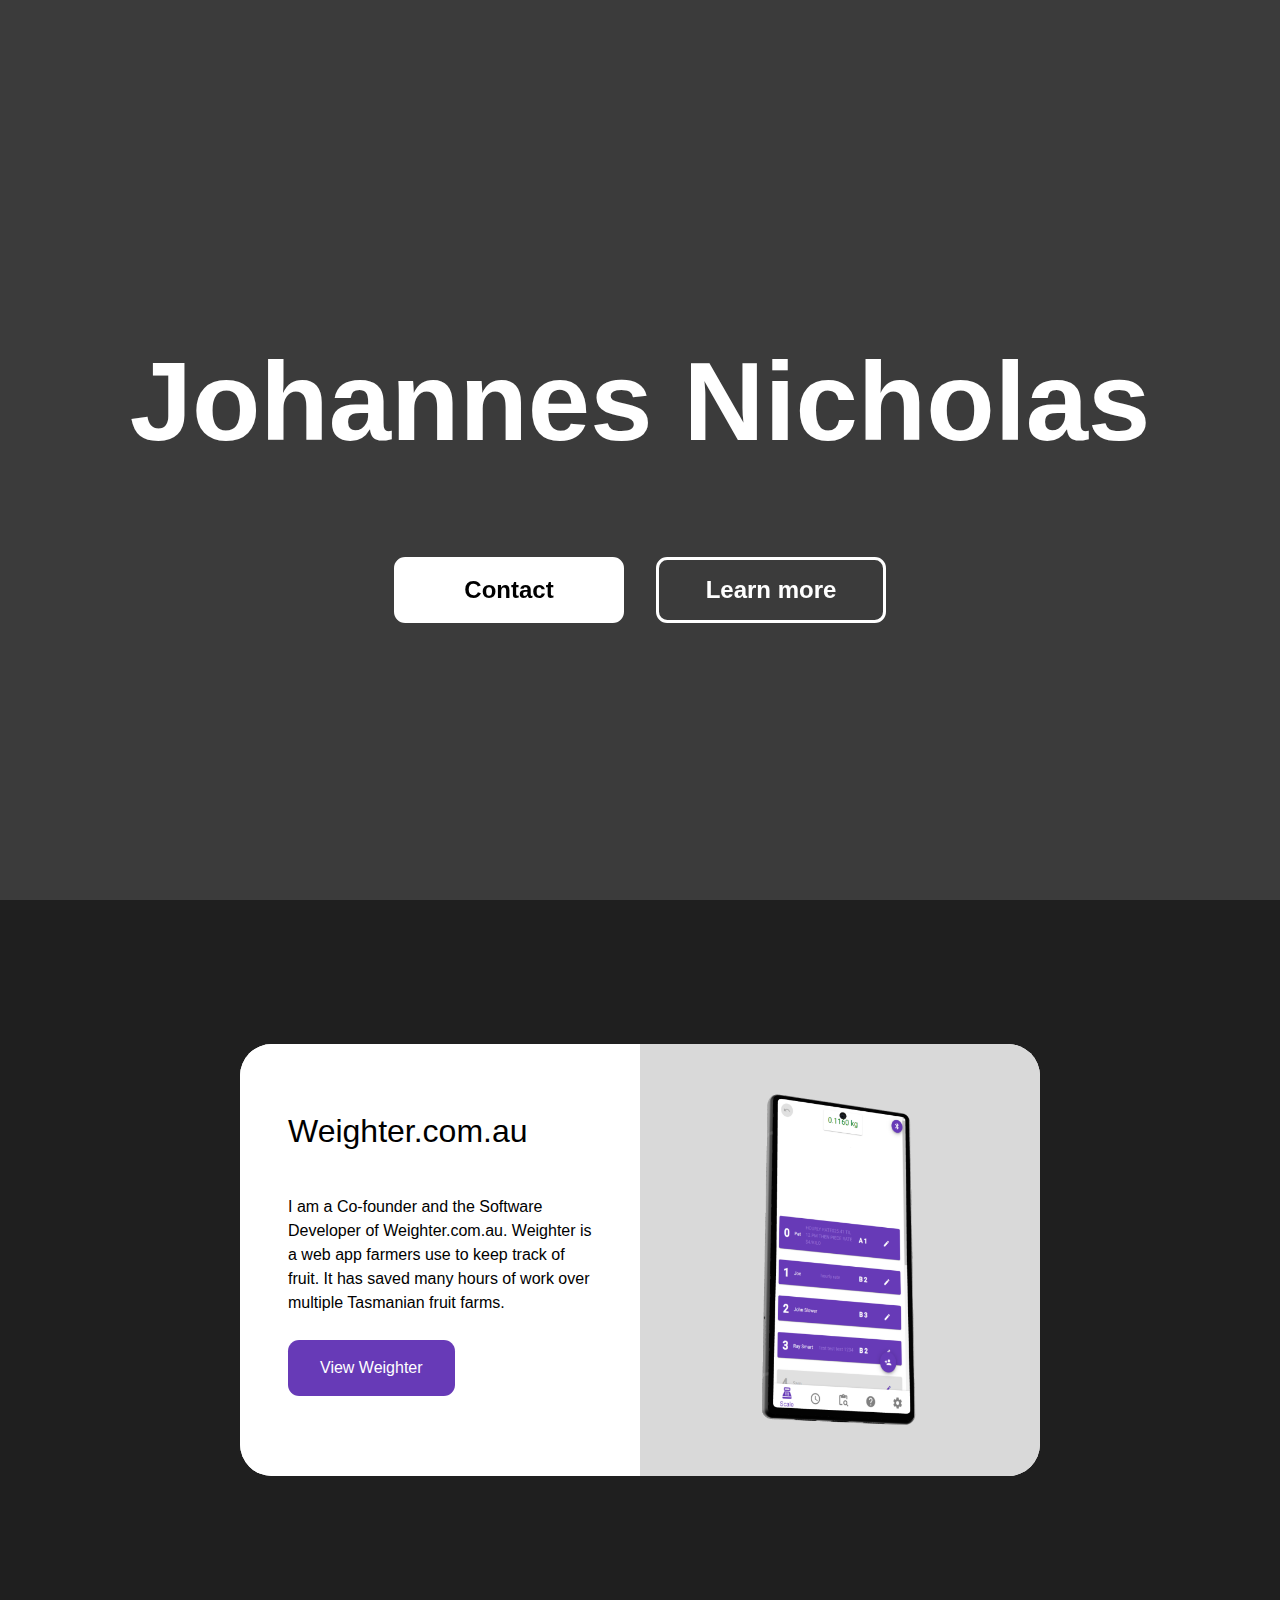
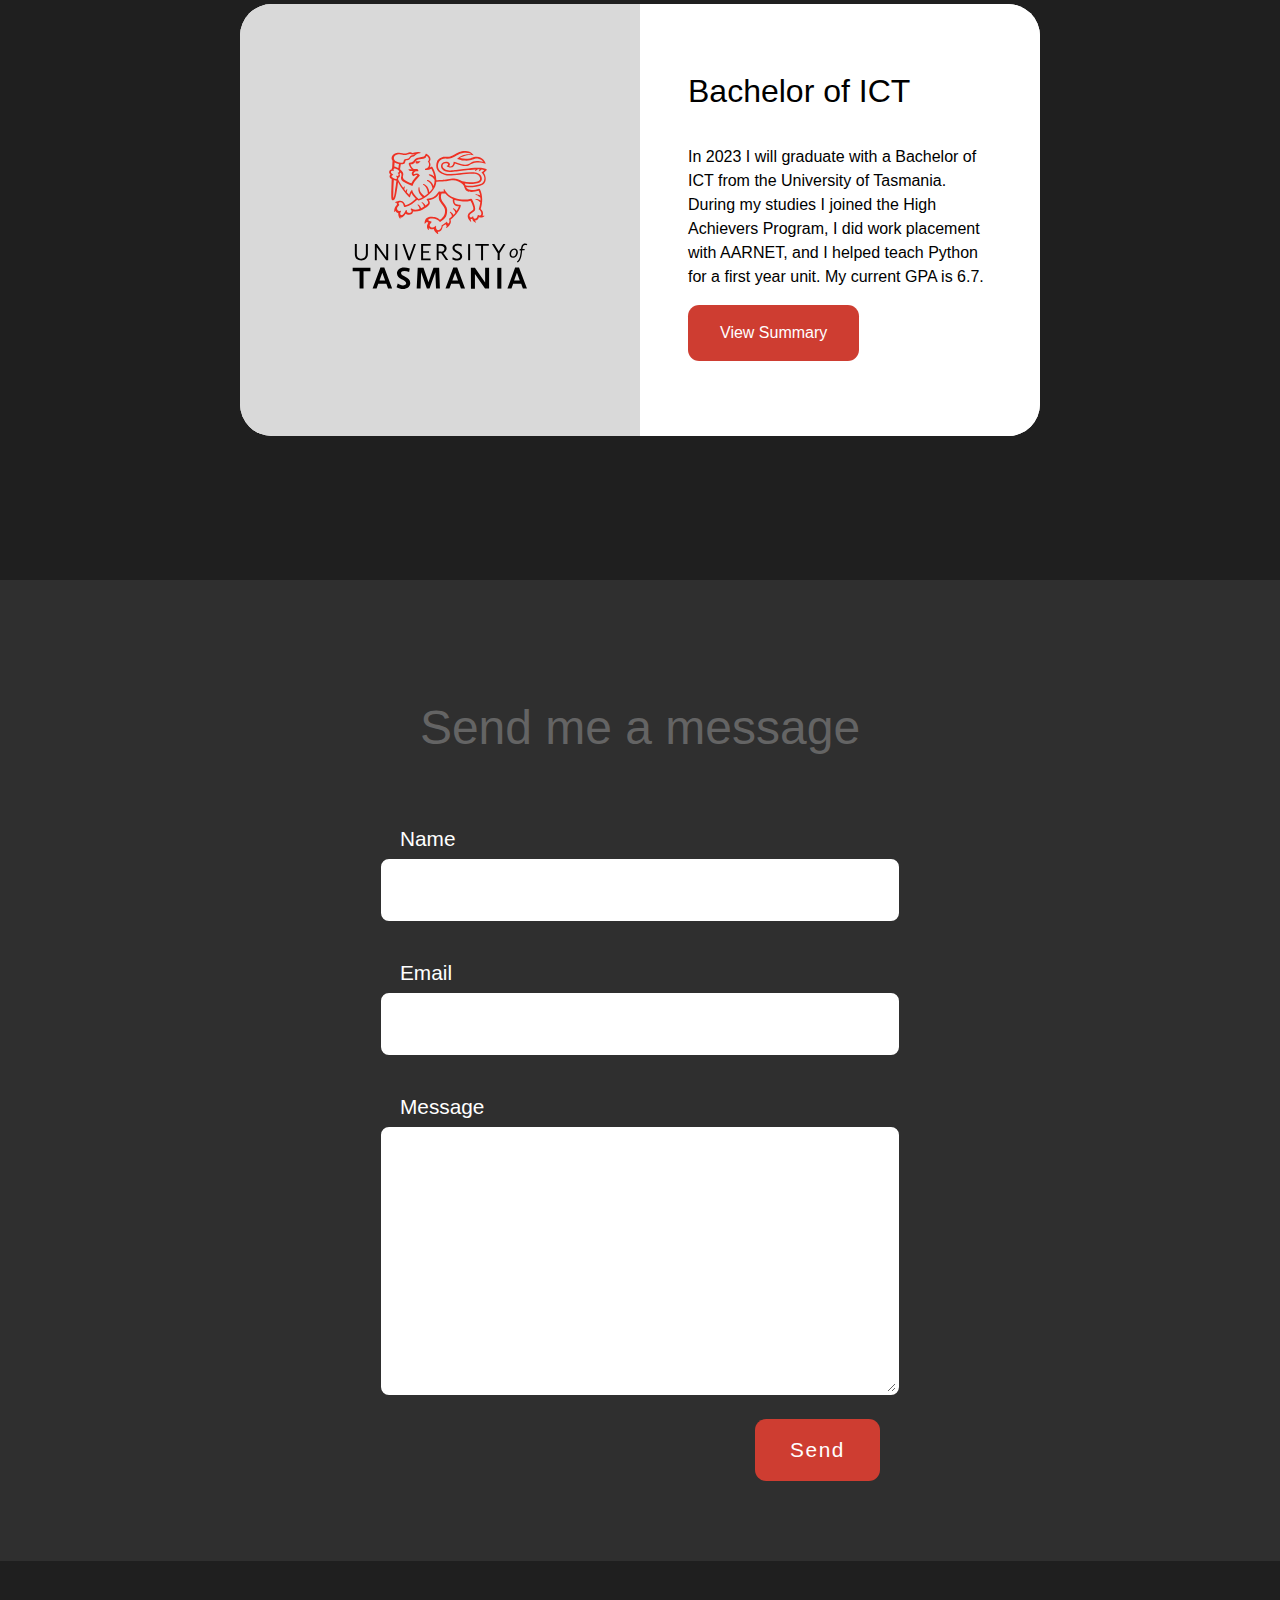
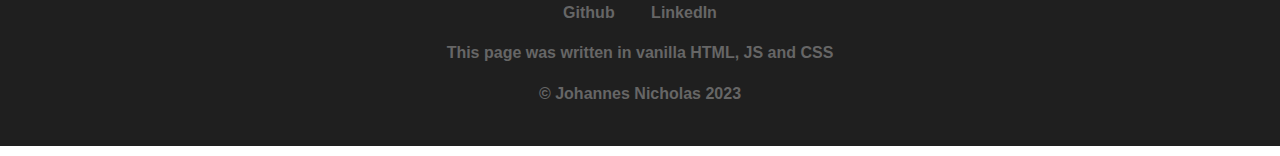
==== web/index.html @ a35d7db3 "Got send button working" ====
<!DOCTYPE html>
<html lang="en">
<head>
    <meta charset="UTF-8">
    <meta http-equiv="X-UA-Compatible" content="IE=edge">
    <meta name="viewport" content="width=device-width, initial-scale=1.0">
    <title>Johannes Nicholas</title>
    <link rel="stylesheet" href="styles.css">
</head>
<b>
    <!-- Fill the background -->
    <video autoplay muted loop class="bg-video">
        <source src="assets/background.mp4" type="video/mp4">
    </video>

    <div class="fg">
        <h1>Johannes Nicholas</h1>
        <div class="fg-button-group">
            <a href="#contact" class="fg-button">Contact</a>
            <a href="#learn-more" class="fg-button fg-button-see-through">Learn more</a>
        </div>
    </div>

    <div class="experiences" name="learn-more" id="learn-more">
        <div class="experience">
            
            

            <div class="exp-textSide">
                <h2>Weighter.com.au</h2>
                <p>
                    I am a Co-founder and the Software Developer of Weighter.com.au. Weighter is a web app farmers use to keep track of fruit. It has saved many hours of work over multiple Tasmanian fruit farms.
                </p>
                <a href="https://weighter.com.au">View Weighter</a>
            </div>

            <div class="exp-imageSide">
                <img class="exp-imageSide-img" src="assets/weighter.png" alt="Rendering of weighter on a phone">
            </div>

        </div>

        <div class="experience">

            <div class="exp-textSide">
                <h2>Bachelor of ICT</h2>
                <p>
                    In 2023 I will graduate with a Bachelor of ICT from the University of Tasmania. During my studies I joined the High Achievers Program, I did work placement with AARNET, and I helped teach Python for a first year unit. My current GPA is 6.7.
                </p>
                <a href="johannes-nicholas-utas-results.pdf" style="background-color: #CE3D31;">View Summary</a>
            </div>

            <div class="exp-imageSide">
                <img class="exp-imageSide-img" src="assets/UTAS-logo.svg" alt="Rendering of weighter on a phone">
            </div>

        </div>
    </div>

    <div class="contact" name="contact" id="contact">
        <h2>Send me a message</h2>
        <!-- Sends the message to this web hook: https://discord.com/api/webhooks/1113712176994201672/FsU3dw1I86aSGfZxMw8b_FcorkcAcwklkV_S-n96l7p4m0TnYacSLqIXz_MCTMM2EuCL -->
        <form onsubmit="sendMessage(event)">
            <label for="name">Name</label>
            <input class="text-input" type="text" name="name" id="name" required>
            <label for="email">Email</label>
            <input class="text-input" type="email" name="email" id="email" required>
            <label for="message">Message</label>
            <textarea class="text-input" name="message" id="message" rows="10" required></textarea>
            <input class="send-button" type="submit" value="Send">
        </form>
    </div>
    
    <footer>
        <p>
            <a href="https://github.com/JohannesNicholas/">Github</a>
            <a href="https://www.linkedin.com/in/johannes-nicholas-541175230/">LinkedIn</a>
        </p>
        <p>This page was written in vanilla HTML, JS and CSS</p>
        <p>© Johannes Nicholas 2023</p>
        
    </footer>

    
    
</body>
<script src="script.js"></script>
</html>
---- web/styles.css ----
body {
    margin: 0;

    font-family: "Arial", sans-serif;
}

h1 {
    color: #ffffff;
    font-size: 7rem;
    text-align: center;
}

.bg-video {
    height: 100%;
    background-position: center;
    background-repeat: no-repeat;
    background-size: cover;
    position: absolute;
    top: 0;
    left: 0;
    height: 100%;
    width: 100%;
    object-fit: cover;
    z-index: -1;
}

.fg {
    top: 0;
    left: 0;
    height: 100vh;
    width: 100%;
    object-fit: cover;
    z-index: 1;
    display: flex;
    justify-content: center;
    align-items: center;
    background-color: rgba(0, 0, 0, 0.767);
    flex-direction: column;

    /* blur */
    backdrop-filter: blur(3px);
}

.fg-button-group {
    display: flex;
    justify-content: center;
    align-items: center;
    flex-direction: row;
}

.fg a, .experiences a {
    padding: 1rem 2rem;
    border-radius: 0.7rem;
    text-decoration: none;
}



.fg-button {
    margin: 1rem;
    padding: 1rem 2rem;
    border-radius: 0.7rem;
    background-color: #ffffff;
    color: #000000;
    font-size: 1.5rem;
    cursor: pointer;
    width: 10rem;
    text-align: center;
    border: #ffffff 0.2rem solid;
}

.fg-button:hover {
    background-color: #ffffffde;
    border: transparent 0.2rem solid;
}

.fg-button-see-through {
    background-color: transparent;
    color: #ffffff;
}

.fg-button-see-through:hover {
    background-color: #ffffff25;
}

.experiences {
    display: flex;
    justify-content: center;
    align-items: center;
    flex-direction: column;

    background-color: #1F1F1F;
    padding-top: 5rem;
    padding-bottom: 5rem;
}

.experience {
    border-radius: 2rem;
    margin: 4rem;
    width: 50rem;
    height: 27rem;
    background-color: #ffffff;
    display: flex;
    justify-content: stretch;
    align-items: stretch;
    flex-direction: row;
    overflow: hidden;
}

.experience:nth-child(even) {
    flex-direction: row-reverse;
}



.exp-textSide{
    width: 100%;
    background-color: #ffffff;
    display: flex;
    justify-content: space-between;
    align-items: start;
    padding: 3rem;
    padding-bottom: 5rem;
    flex-direction: column;
    font-family: "Helvetica", sans-serif;
    font-weight: 100;
    line-height: 1.5rem;
}





.exp-textSide h2{
    font-size: 2rem;
    font-weight: 100;
}

.exp-textSide a{
    background-color: #673ab7;
    color: #ffffff;
}



.exp-imageSide{
    width: 100%;
    background-color: #D9D9D9;
    display: flex;
    justify-content: center;
    padding: 3rem;
    align-items: center;
    overflow: hidden;
}

.exp-imageSide img{
    max-width: 100%;
    max-height: 100%;
}


.contact {
    display: flex;
    justify-content: center;
    align-items: center;
    flex-direction: column;
    background-color: #2F2F2F;
    padding-top: 5rem;
    padding-bottom: 5rem;
}

.contact h2{
    color: #646464;
    font-size: 3rem;
    font-weight: 100;
}

.contact form {
    display: flex;
    justify-content: stretch;
    align-items: center;
    flex-direction: column;
    width: 30rem;
}

.contact form .text-input {
    width: 100%;
    padding: 1rem;
    margin: 0.5rem;
    border-radius: 0.5rem;
    border: #ffffff 0.2rem solid;
    font-size: 1.3rem;
    font-weight: 100;

    /* allow  size drag only vertically*/
    resize: vertical;
}

.contact label {
    color: #ffffff;
    font-size: 1.3rem;
    font-weight: 100;
    margin-top: 2rem;

    /* move to left side */
    margin-right: auto;
}

.contact .send-button {
    padding: 1rem 2rem;
    border-radius: 0.7rem;
    text-decoration: none;

    font-size: 1.3rem;
    font-weight: 100;
    letter-spacing: 0.1rem;

    margin-top: 1rem;

    border: transparent 0.2rem solid;

    cursor: pointer;

    background-color: #CE3D31;
    color: #ffffff;

    margin-left: auto;
}

.contact .send-button:hover {
    background-color: #a03127de;
}

.contact .send-button:active {
    background-color: #4d1712;
}

footer {
    display: flex;
    justify-content: center;
    align-items: center;
    flex-direction: column;
    background-color: #1F1F1F;
    padding-top: 2rem;
    padding-bottom: 2rem;
    color: #666666;
}

footer p {
    margin: 0.7rem;
}

footer a {
    color: #666666;
    text-decoration: none;
    margin: 0 1rem;
}


/* When on mobile */
@media only screen and (max-width: 50rem) {
    .experience {
        flex-direction: column;
        width: 90%;
        height: 100%;
    }
    .exp-textSide{
        width: auto;
    }
    .exp-imageSide{
        height: 25rem;
        width: auto;
    }
    .experience:nth-child(even) {
        flex-direction: column;
    }
}


/* When on mobile */
@media only screen and (max-width: 600px) {
    h1 {
        font-size: 4rem;
    }
    .fg-button-group {
        flex-direction: column;
    }
    
}
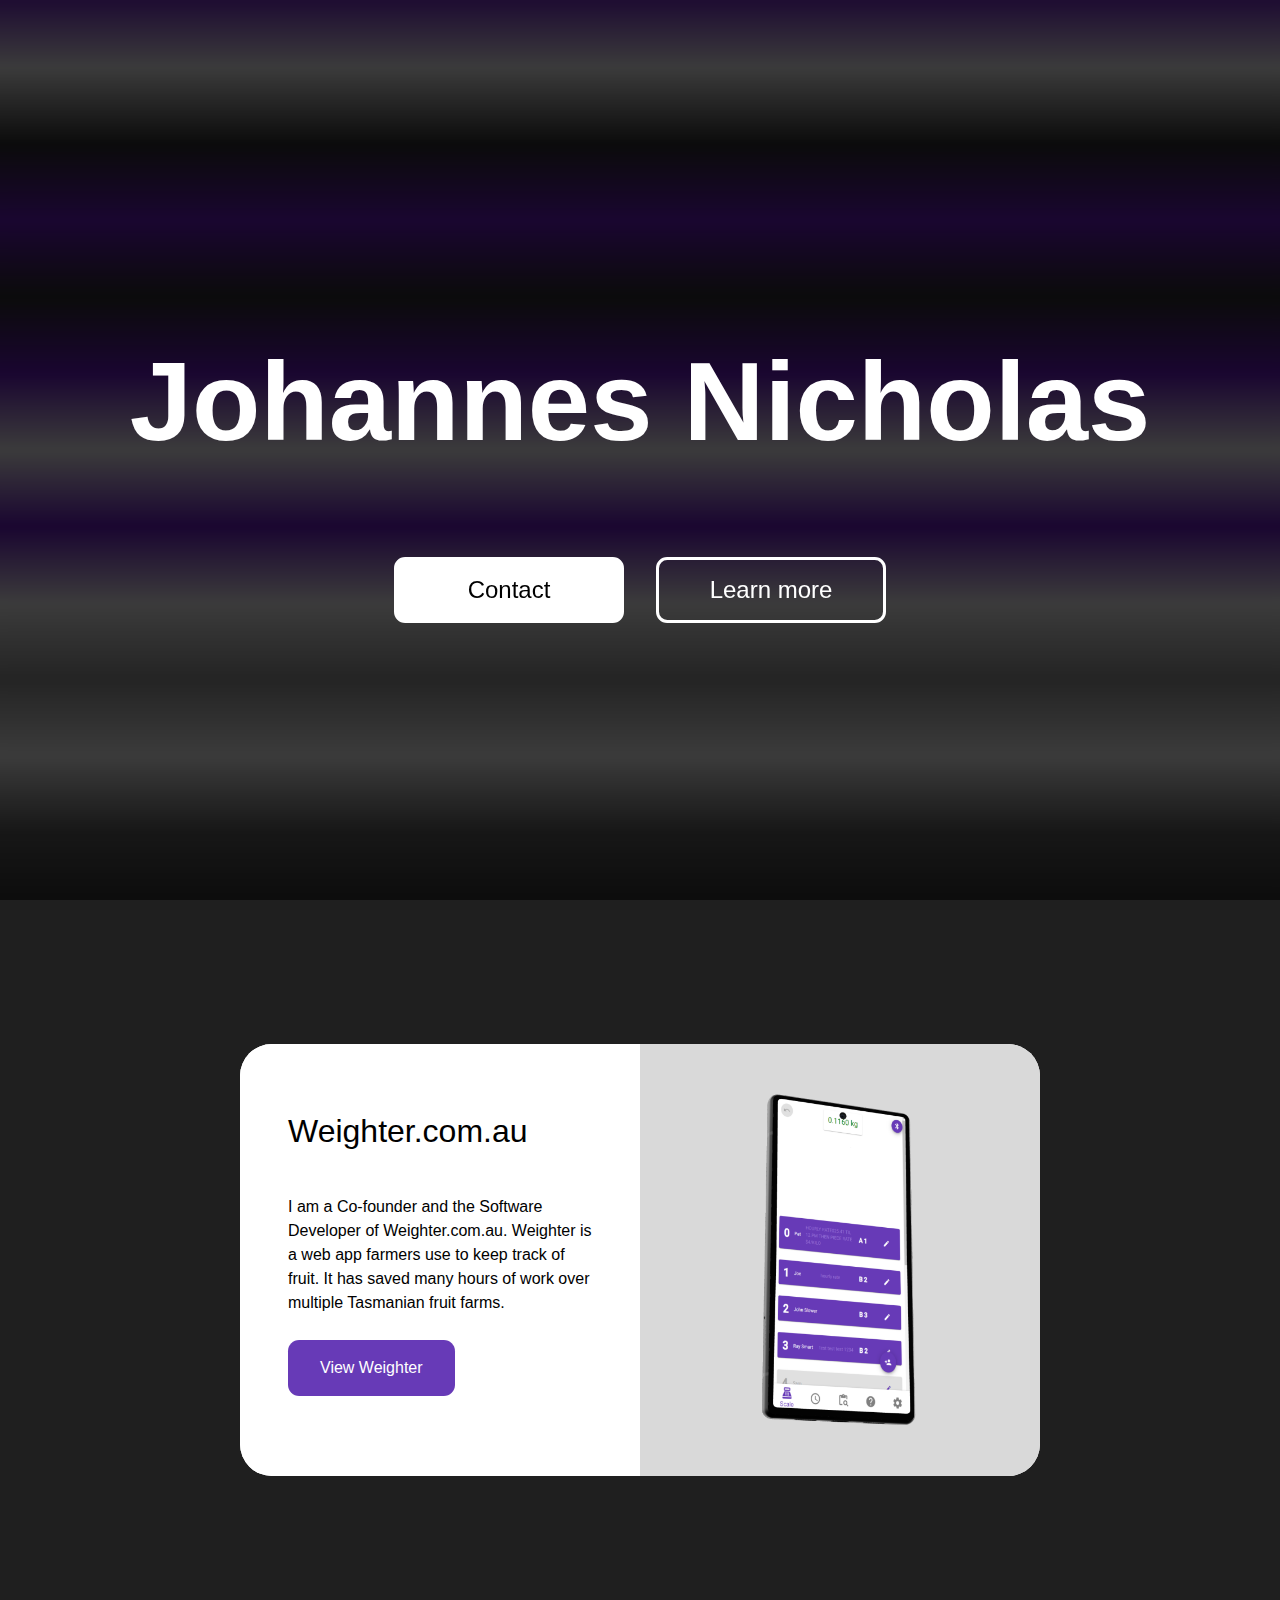
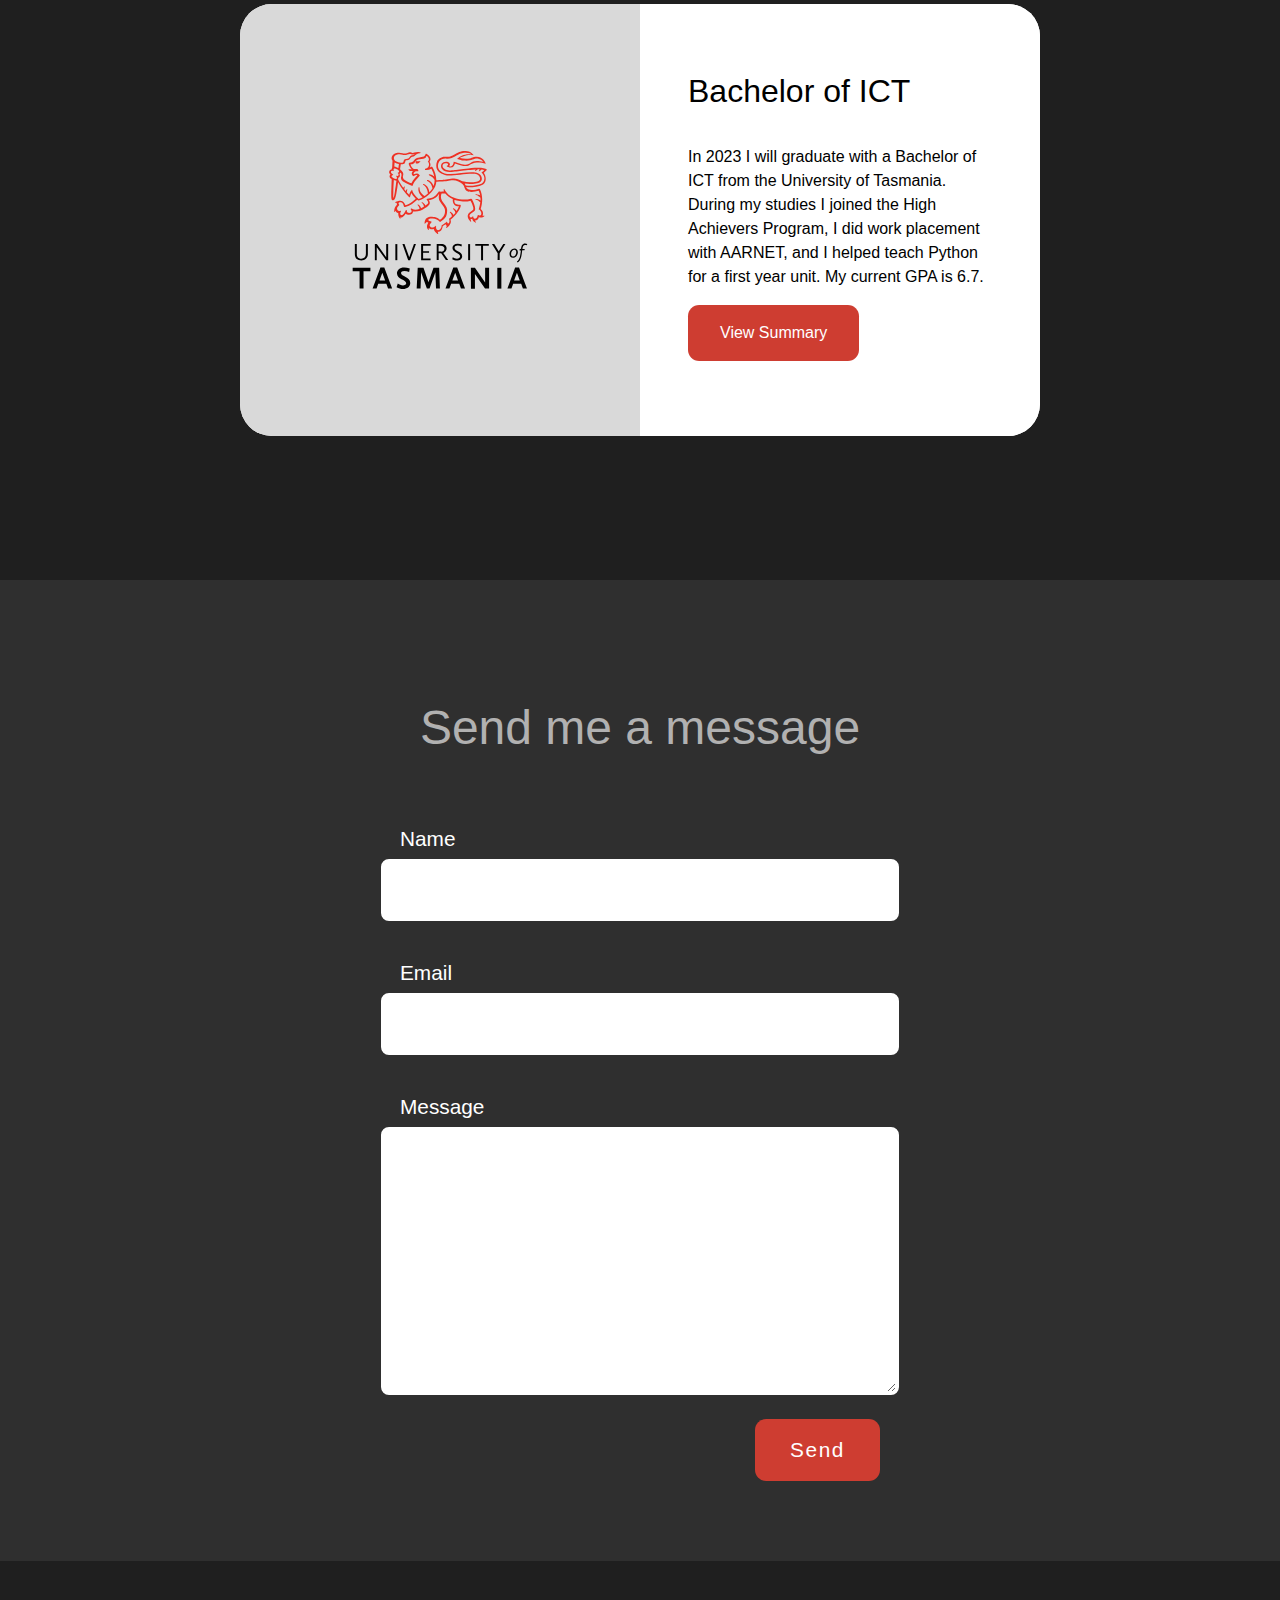
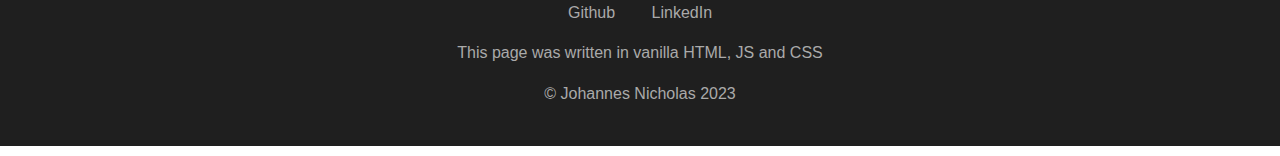
==== commit 116ef596: "Added favicon and improved lighthouse results" ====
--- a/web/index.html
+++ b/web/index.html
@@ -7,7 +7,7 @@
     <title>Johannes Nicholas</title>
     <link rel="stylesheet" href="styles.css">
 </head>
-<b>
+<body>
     <!-- Fill the background -->
     <video autoplay muted loop class="bg-video">
         <source src="assets/background.mp4" type="video/mp4">
--- a/web/styles.css
+++ b/web/styles.css
@@ -22,7 +22,40 @@
     width: 100%;
     object-fit: cover;
     z-index: -1;
-}
+    /* Gradient background */
+    background-image: linear-gradient(to bottom, 
+        rgb(111, 26, 207), 
+        rgb(255, 255, 255),
+        rgb(49, 49, 49), 
+        rgb(111, 26, 207), 
+        rgb(49, 49, 49),
+        rgb(111, 26, 207), 
+        rgb(255, 255, 255),
+        rgb(111, 26, 207), 
+        rgb(255, 255, 255),
+        rgb(155, 155, 155),
+        rgb(255, 255, 255),
+        rgb(99, 99, 99),
+        rgb(49, 49, 49)
+    );
+    background-size: 100% 102%;
+    animation: bg-video 3s linear infinite;
+}
+
+/* animate the background */
+@keyframes bg-video {
+    0% {
+        background-position: 0% 0%;
+    }
+    50% {
+        background-position: 100% 100%;
+    }
+    100% {
+        background-position: 0% 0%;
+    }
+}
+
+
 
 .fg {
     top: 0;
@@ -170,7 +203,7 @@
 }
 
 .contact h2{
-    color: #646464;
+    color: #b1b1b1;
     font-size: 3rem;
     font-weight: 100;
 }
@@ -243,7 +276,7 @@
     background-color: #1F1F1F;
     padding-top: 2rem;
     padding-bottom: 2rem;
-    color: #666666;
+    color: #aaaaaa;
 }
 
 footer p {
@@ -251,7 +284,7 @@
 }
 
 footer a {
-    color: #666666;
+    color: #aaaaaa;
     text-decoration: none;
     margin: 0 1rem;
 }
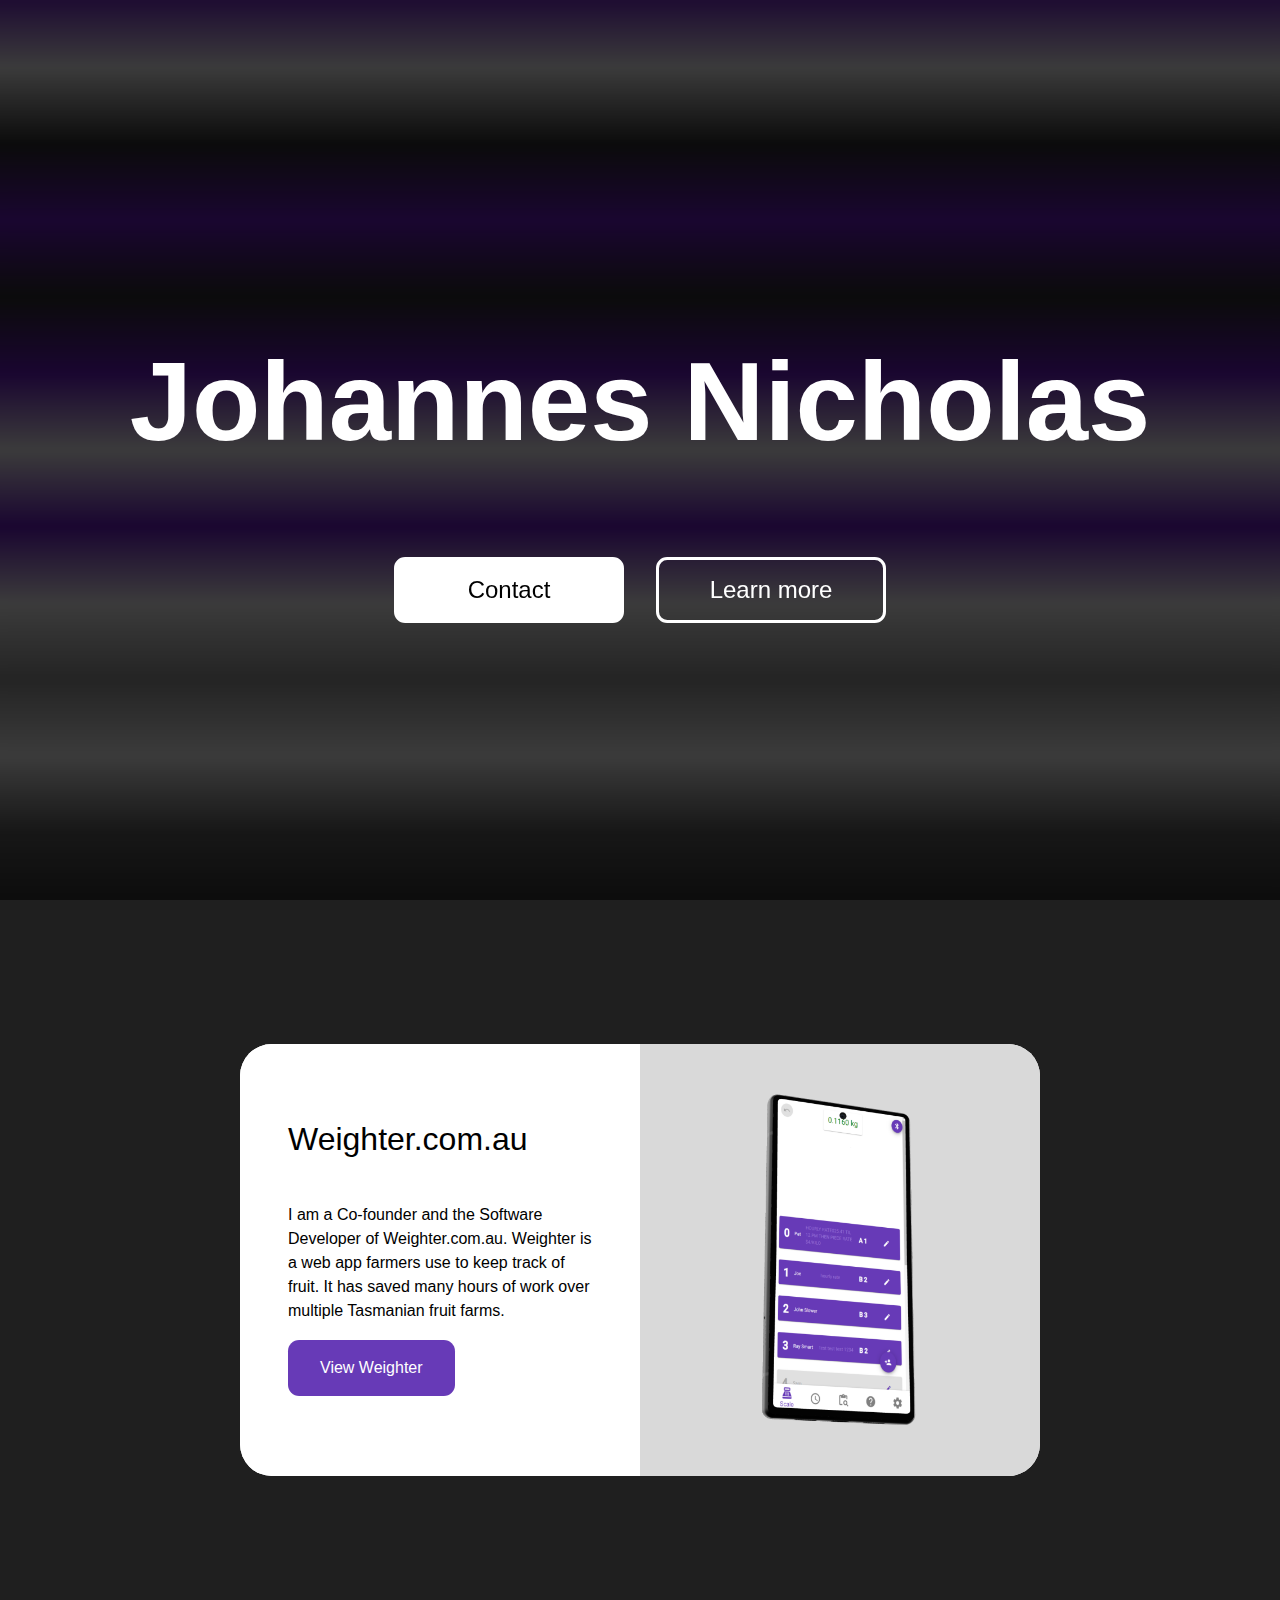
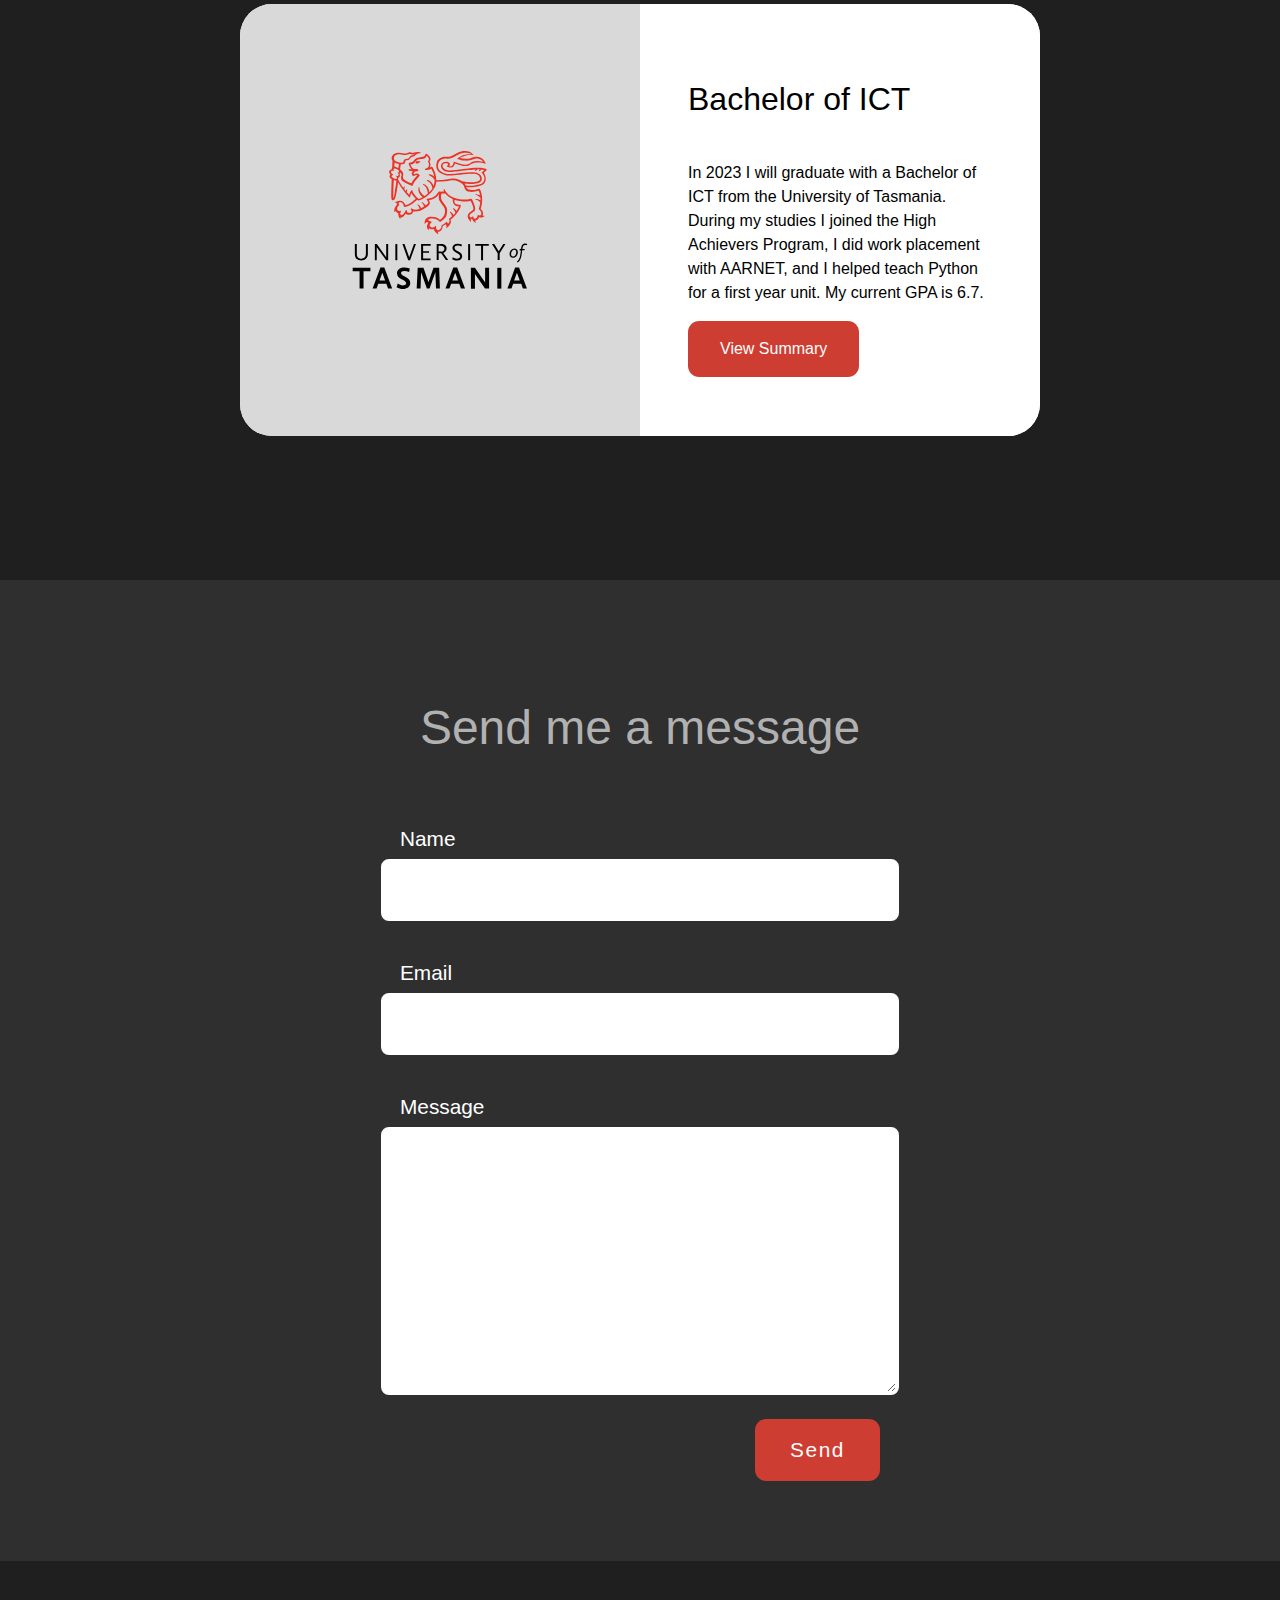
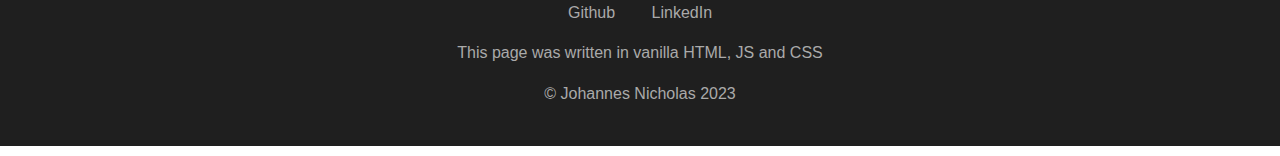
==== commit 389097a1: "Updated discord embeds" ====
--- a/web/index.html
+++ b/web/index.html
@@ -6,6 +6,16 @@
     <meta name="viewport" content="width=device-width, initial-scale=1.0">
     <title>Johannes Nicholas</title>
     <link rel="stylesheet" href="styles.css">
+
+    <!-- Meta Description -->
+    <meta content="Johannes Nicholas" property="og:title" />
+    <meta content="I am a Co-founder and the Software Developer of Weighter.com.au. Weighter is a web app farmers use to keep track of fruit. It has saved many hours of work over multiple Tasmanian fruit farms." property="og:description" />
+    <meta content="https://joeyn.dev/" property="og:url" />
+    <meta content="#673ab7" data-react-helmet="true" name="theme-color" />
+    <meta name="twitter:card" content="summary_large_image" />
+
+    <!-- Meta description for SEO -->
+    <meta name="description" content="Johannes Nicholas! I am a Co-founder and the Software Developer of Weighter.com.au. Weighter is a web app farmers use to keep track of fruit. It has saved many hours of work over multiple Tasmanian fruit farms.">
 </head>
 <body>
     <!-- Fill the background -->
--- a/web/styles.css
+++ b/web/styles.css
@@ -167,6 +167,7 @@
 .exp-textSide h2{
     font-size: 2rem;
     font-weight: 100;
+    line-height: 2.5rem;
 }
 
 .exp-textSide a{
@@ -206,6 +207,7 @@
     color: #b1b1b1;
     font-size: 3rem;
     font-weight: 100;
+    text-align: center;
 }
 
 .contact form {
@@ -214,6 +216,7 @@
     align-items: center;
     flex-direction: column;
     width: 30rem;
+    max-width: 80%;
 }
 
 .contact form .text-input {
@@ -277,6 +280,7 @@
     padding-top: 2rem;
     padding-bottom: 2rem;
     color: #aaaaaa;
+    text-align: center;
 }
 
 footer p {
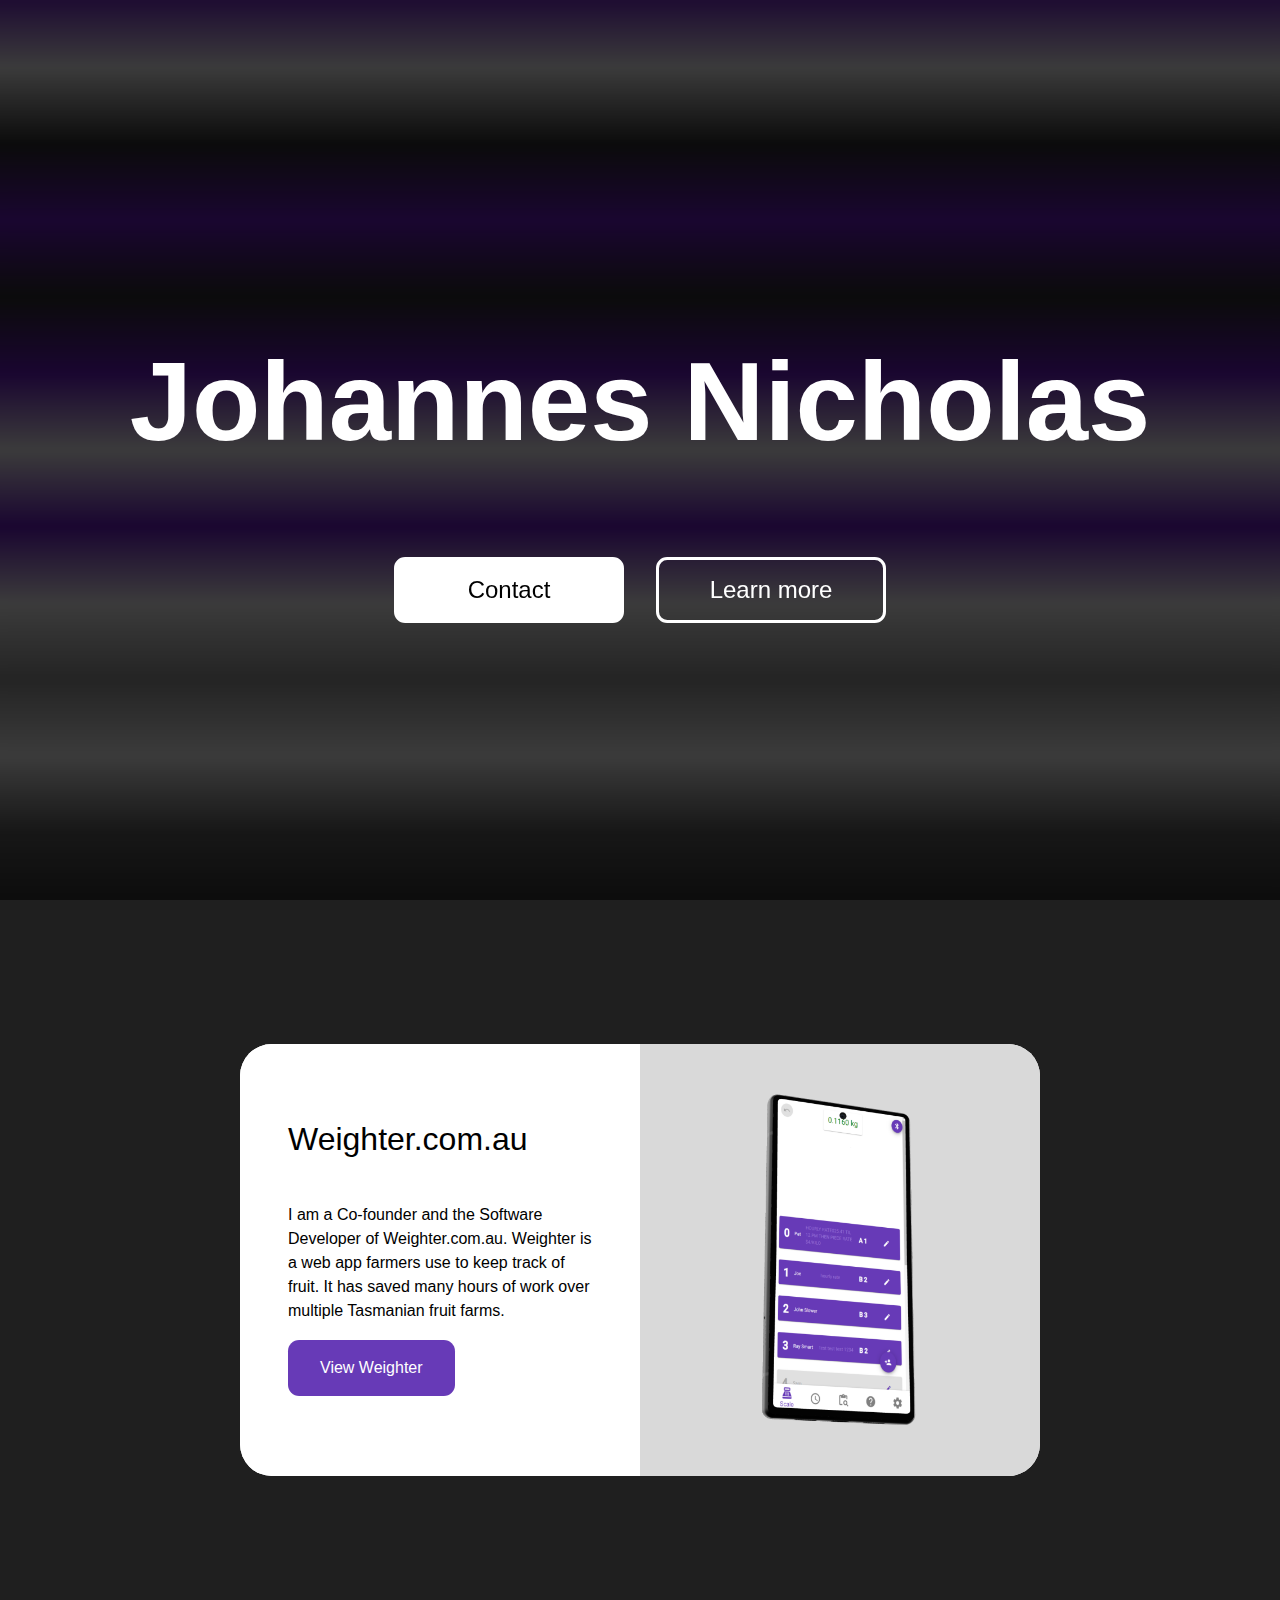
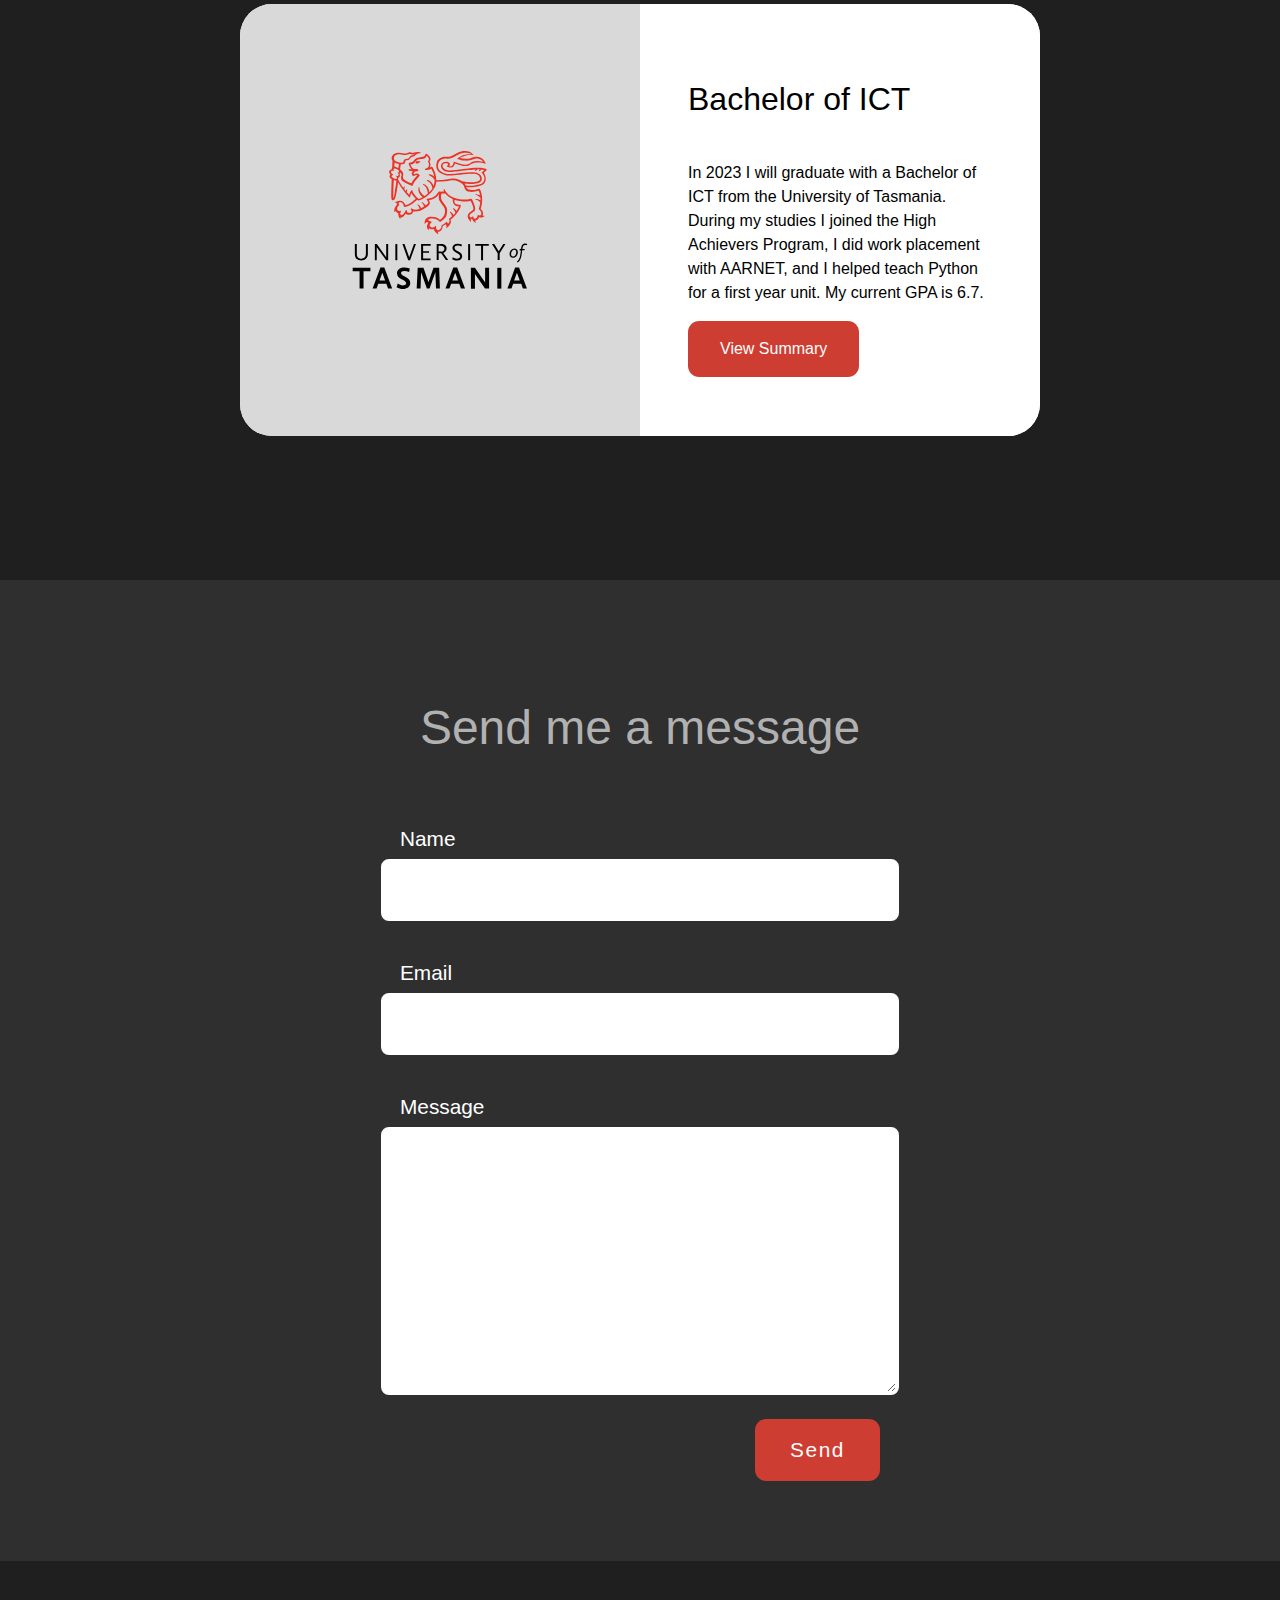
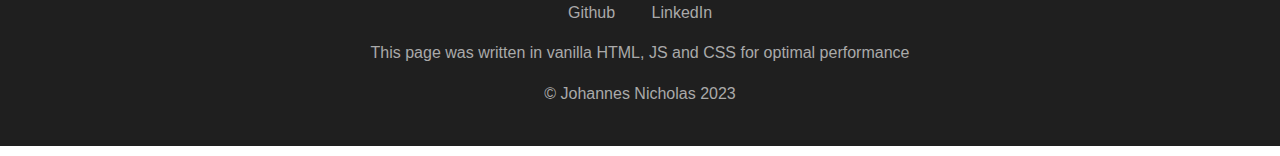
==== commit 3250c8a4: "updated wording" ====
--- a/web/index.html
+++ b/web/index.html
@@ -86,10 +86,15 @@
             <a href="https://github.com/JohannesNicholas/">Github</a>
             <a href="https://www.linkedin.com/in/johannes-nicholas-541175230/">LinkedIn</a>
         </p>
-        <p>This page was written in vanilla HTML, JS and CSS</p>
+        <p>This page was written in vanilla HTML, JS and CSS for optimal performance</p>
         <p>© Johannes Nicholas 2023</p>
         
     </footer>
+
+
+    <div class="snackbar" id="snackbar_sending">Sending message...</div>
+    <div class="snackbar" id="snackbar_sent">Message sent!</div>
+    <div class="snackbar" id="snackbar_error">Error sending message, please email joey@joeyn.dev</div>
 
     
     
--- a/web/styles.css
+++ b/web/styles.css
@@ -294,6 +294,56 @@
 }
 
 
+
+#snackbar_sending,
+#snackbar_sent,
+#snackbar_error {
+    visibility: hidden;
+    min-width: 250px;
+    margin-left: -125px;
+    background-color: #333;
+    color: #fff;
+    text-align: center;
+    border-radius: 2px;
+    padding: 16px;
+    position: fixed;
+    z-index: 1;
+    left: 50%;
+    bottom: 30px;
+    font-size: 17px;
+    border-radius: 1rem;
+  }
+  
+  #snackbar_sending.show,
+  #snackbar_sent.show,
+  #snackbar_error.show 
+  {
+    visibility: visible;
+    -webkit-animation: fadein 0.5s, fadeout 0.5s 2.5s;
+    animation: fadein 0.5s, fadeout 0.5s 2.5s;
+  }
+  
+  @-webkit-keyframes fadein {
+    from {bottom: 0; opacity: 0;} 
+    to {bottom: 30px; opacity: 1;}
+  }
+  
+  @keyframes fadein {
+    from {bottom: 0; opacity: 0;}
+    to {bottom: 30px; opacity: 1;}
+  }
+  
+  @-webkit-keyframes fadeout {
+    from {bottom: 30px; opacity: 1;} 
+    to {bottom: 0; opacity: 0;}
+  }
+  
+  @keyframes fadeout {
+    from {bottom: 30px; opacity: 1;}
+    to {bottom: 0; opacity: 0;}
+  }
+
+
 /* When on mobile */
 @media only screen and (max-width: 50rem) {
     .experience {
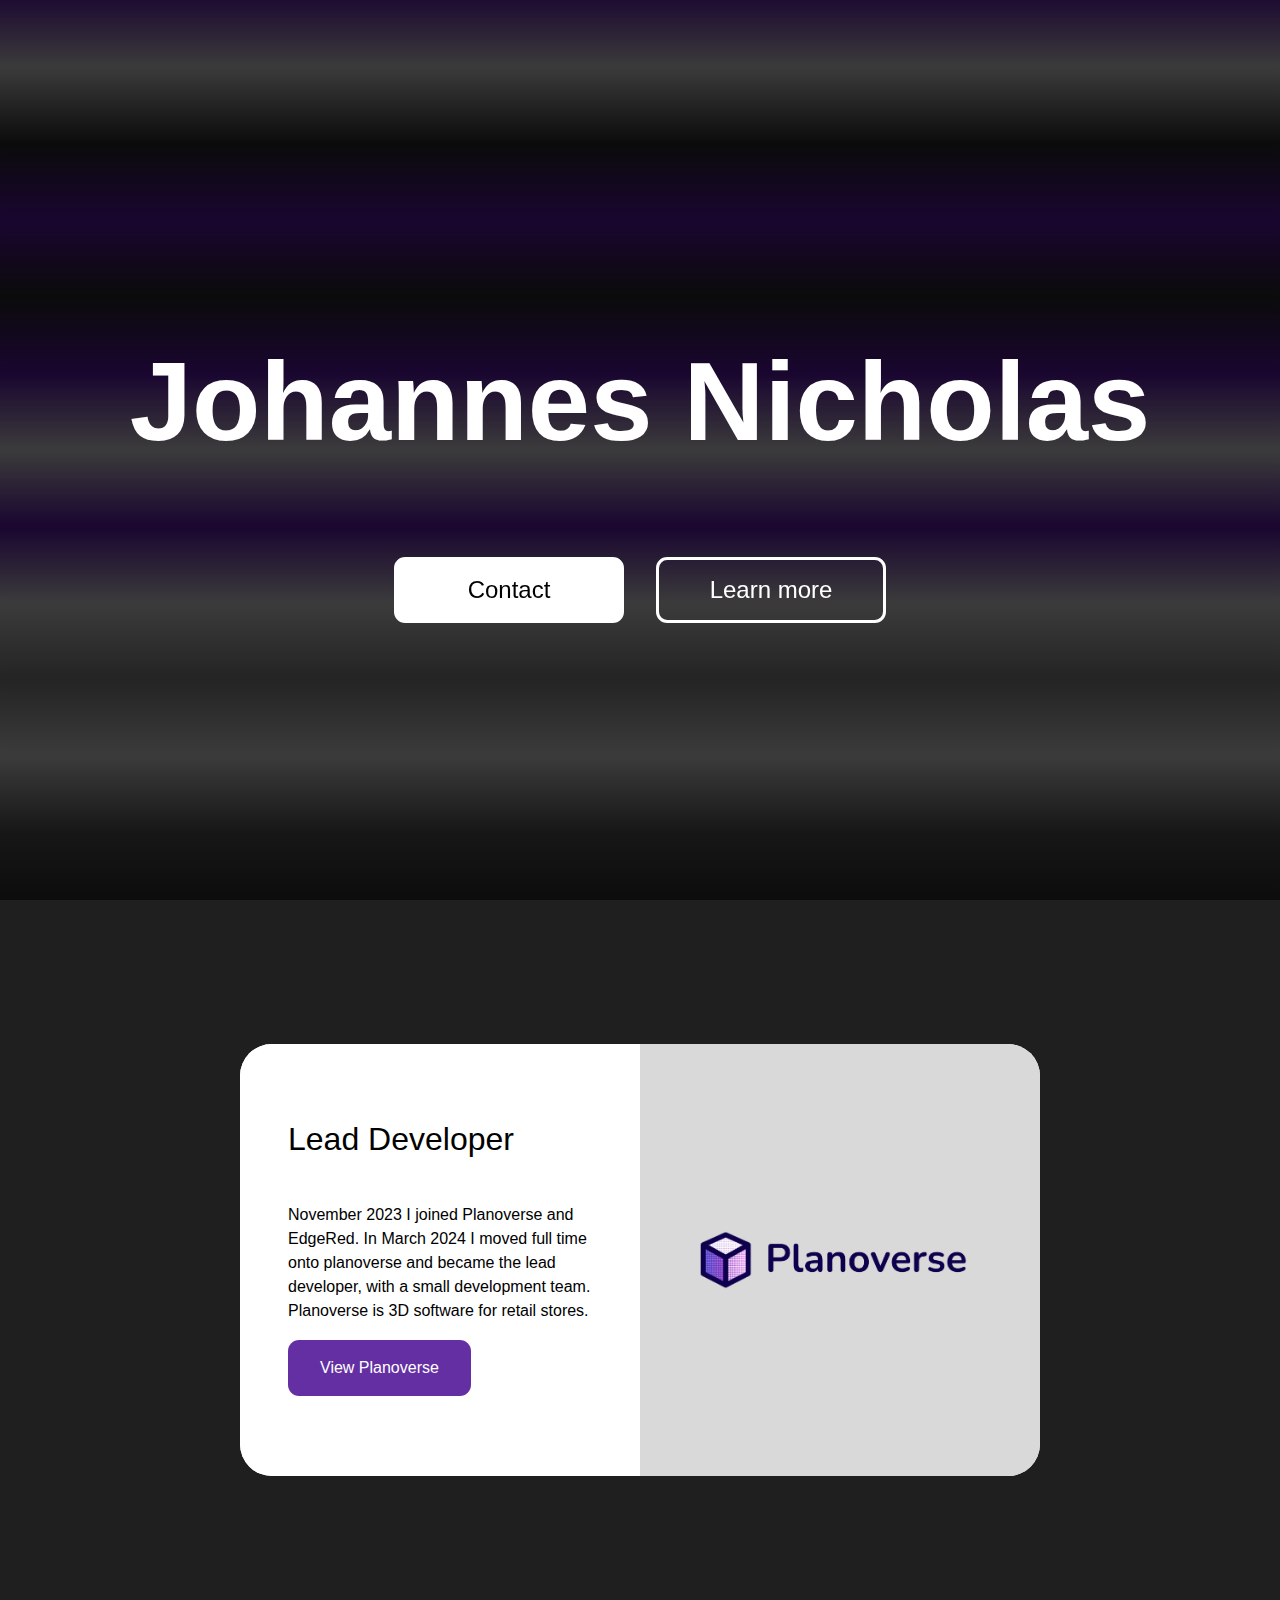
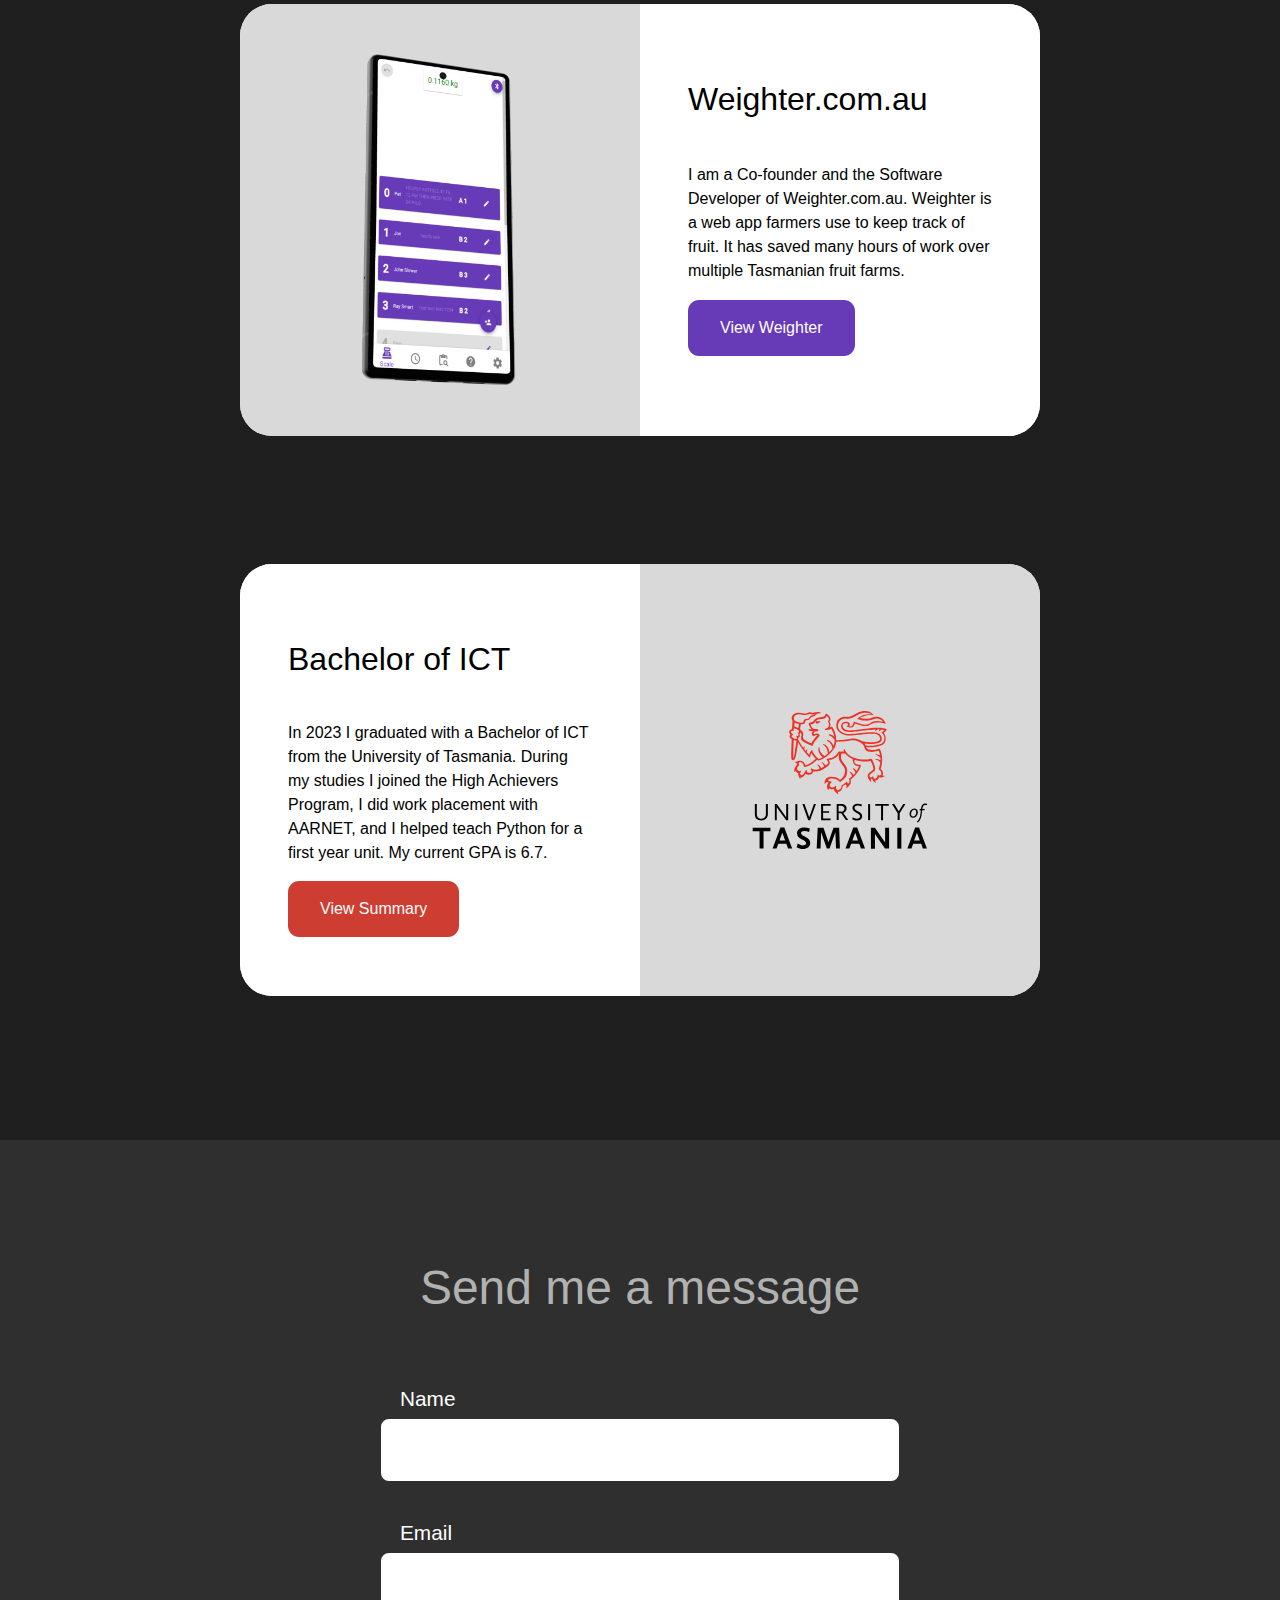
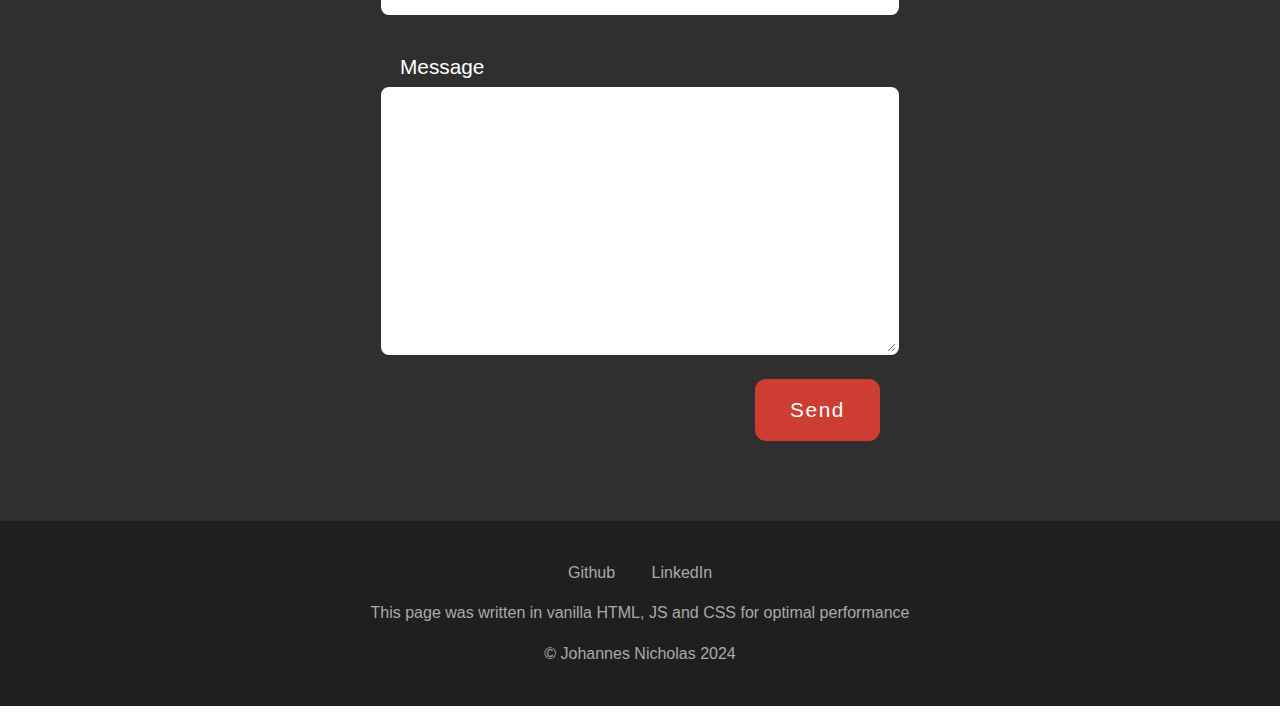
==== commit 4e32ff39: "Updated website to include new job" ====
--- a/web/index.html
+++ b/web/index.html
@@ -32,9 +32,28 @@
     </div>
 
     <div class="experiences" name="learn-more" id="learn-more">
+
+
+
         <div class="experience">
-            
-            
+
+            <div class="exp-textSide">
+                <h2>Lead Developer</h2>
+                <p>
+                    November 2023 I joined Planoverse and EdgeRed. In March 2024 I moved full time onto planoverse and became the lead developer, with a small development team. Planoverse is 3D software for retail stores.
+                </p>
+                <a href="https://www.planoverse.com.au/" target="_blank" style="background-color: #642FA3;">View Planoverse</a>
+            </div>
+
+            <div class="exp-imageSide">
+                <img class="exp-imageSide-img" src="assets/planoverse-logo.png" alt="Planoverse logo">
+            </div>
+
+        </div>
+
+
+
+        <div class="experience">
 
             <div class="exp-textSide">
                 <h2>Weighter.com.au</h2>
@@ -45,23 +64,24 @@
             </div>
 
             <div class="exp-imageSide">
-                <img class="exp-imageSide-img" src="assets/weighter.png" alt="Rendering of weighter on a phone">
+                <img class="exp-imageSide-img" target="_blank" src="assets/weighter.png" alt="Rendering of weighter on a phone">
             </div>
 
         </div>
+
 
         <div class="experience">
 
             <div class="exp-textSide">
                 <h2>Bachelor of ICT</h2>
                 <p>
-                    In 2023 I will graduate with a Bachelor of ICT from the University of Tasmania. During my studies I joined the High Achievers Program, I did work placement with AARNET, and I helped teach Python for a first year unit. My current GPA is 6.7.
+                    In 2023 I graduated with a Bachelor of ICT from the University of Tasmania. During my studies I joined the High Achievers Program, I did work placement with AARNET, and I helped teach Python for a first year unit. My current GPA is 6.7.
                 </p>
                 <a href="johannes-nicholas-utas-results.pdf" style="background-color: #CE3D31;">View Summary</a>
             </div>
 
             <div class="exp-imageSide">
-                <img class="exp-imageSide-img" src="assets/UTAS-logo.svg" alt="Rendering of weighter on a phone">
+                <img class="exp-imageSide-img" target="_blank" src="assets/UTAS-logo.svg" alt="Rendering of weighter on a phone">
             </div>
 
         </div>
@@ -87,7 +107,7 @@
             <a href="https://www.linkedin.com/in/johannes-nicholas-541175230/">LinkedIn</a>
         </p>
         <p>This page was written in vanilla HTML, JS and CSS for optimal performance</p>
-        <p>© Johannes Nicholas 2023</p>
+        <p>© Johannes Nicholas 2024</p>
         
     </footer>
 
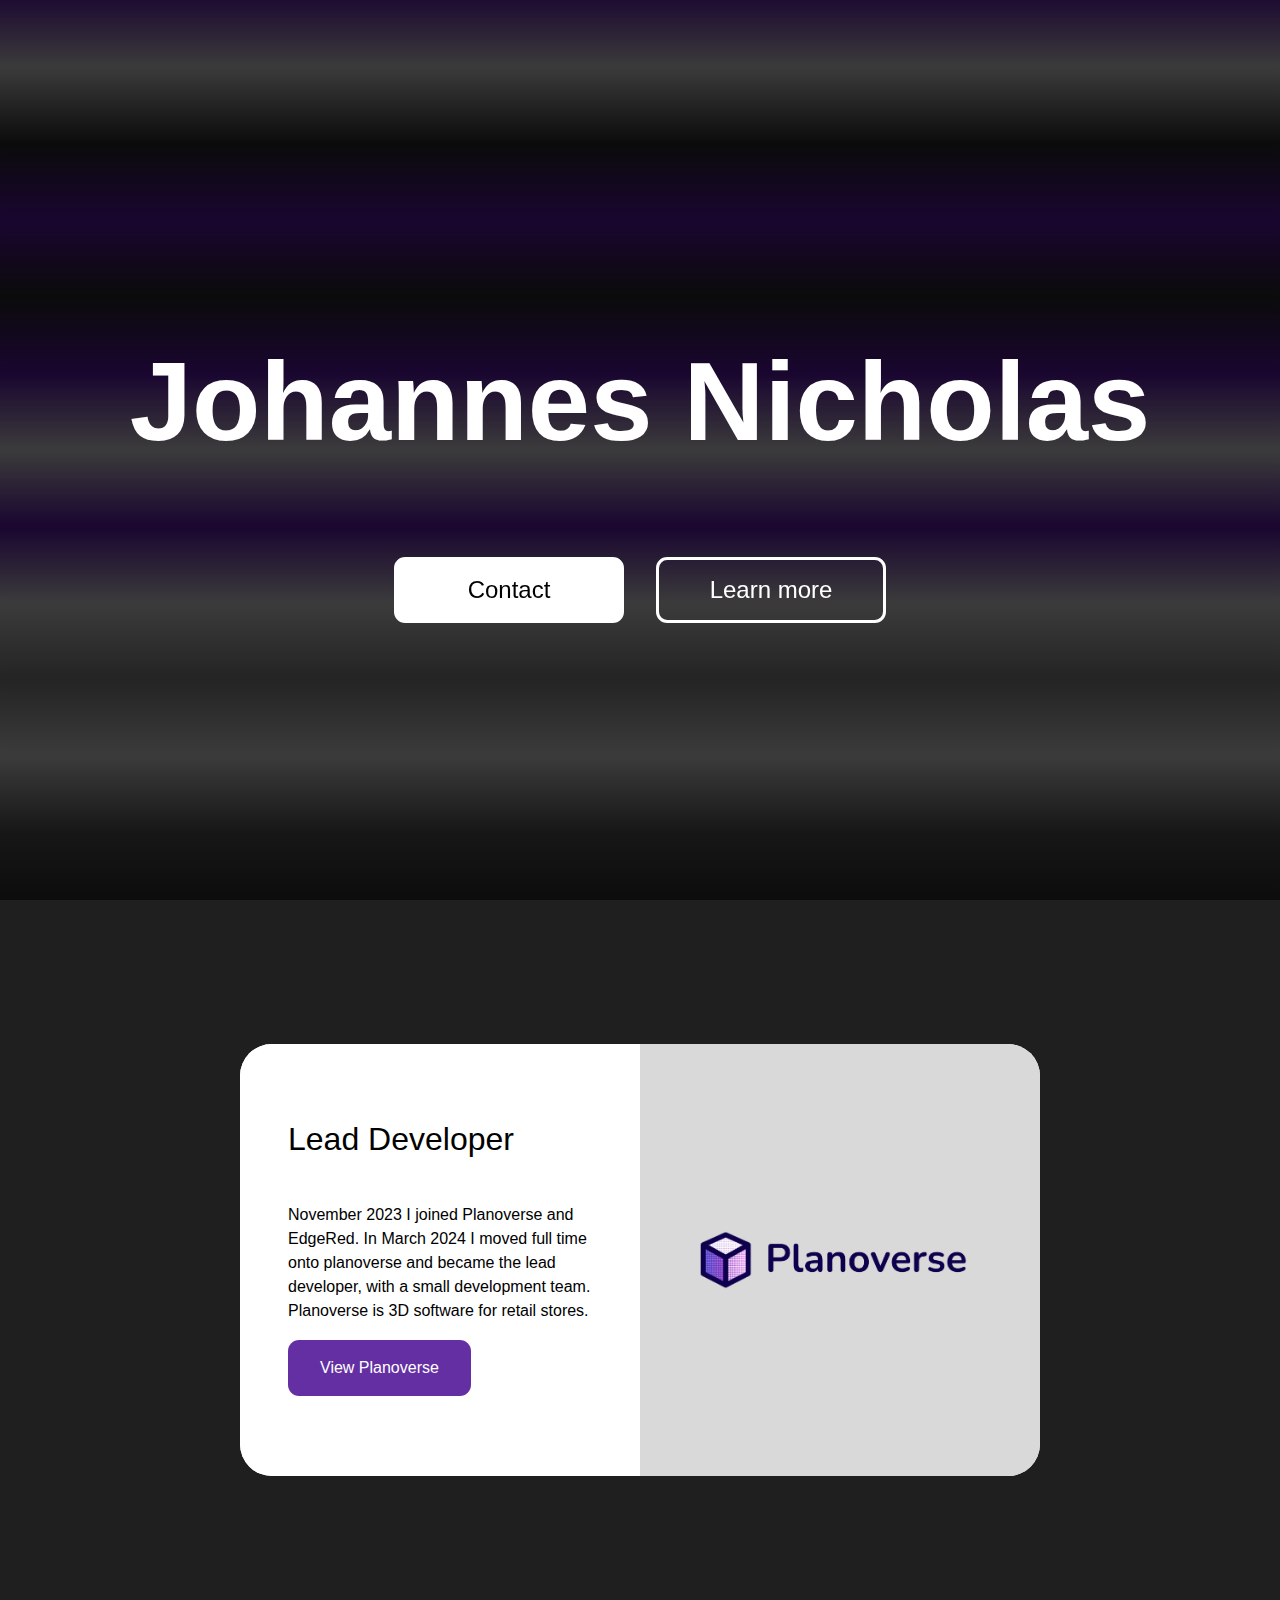
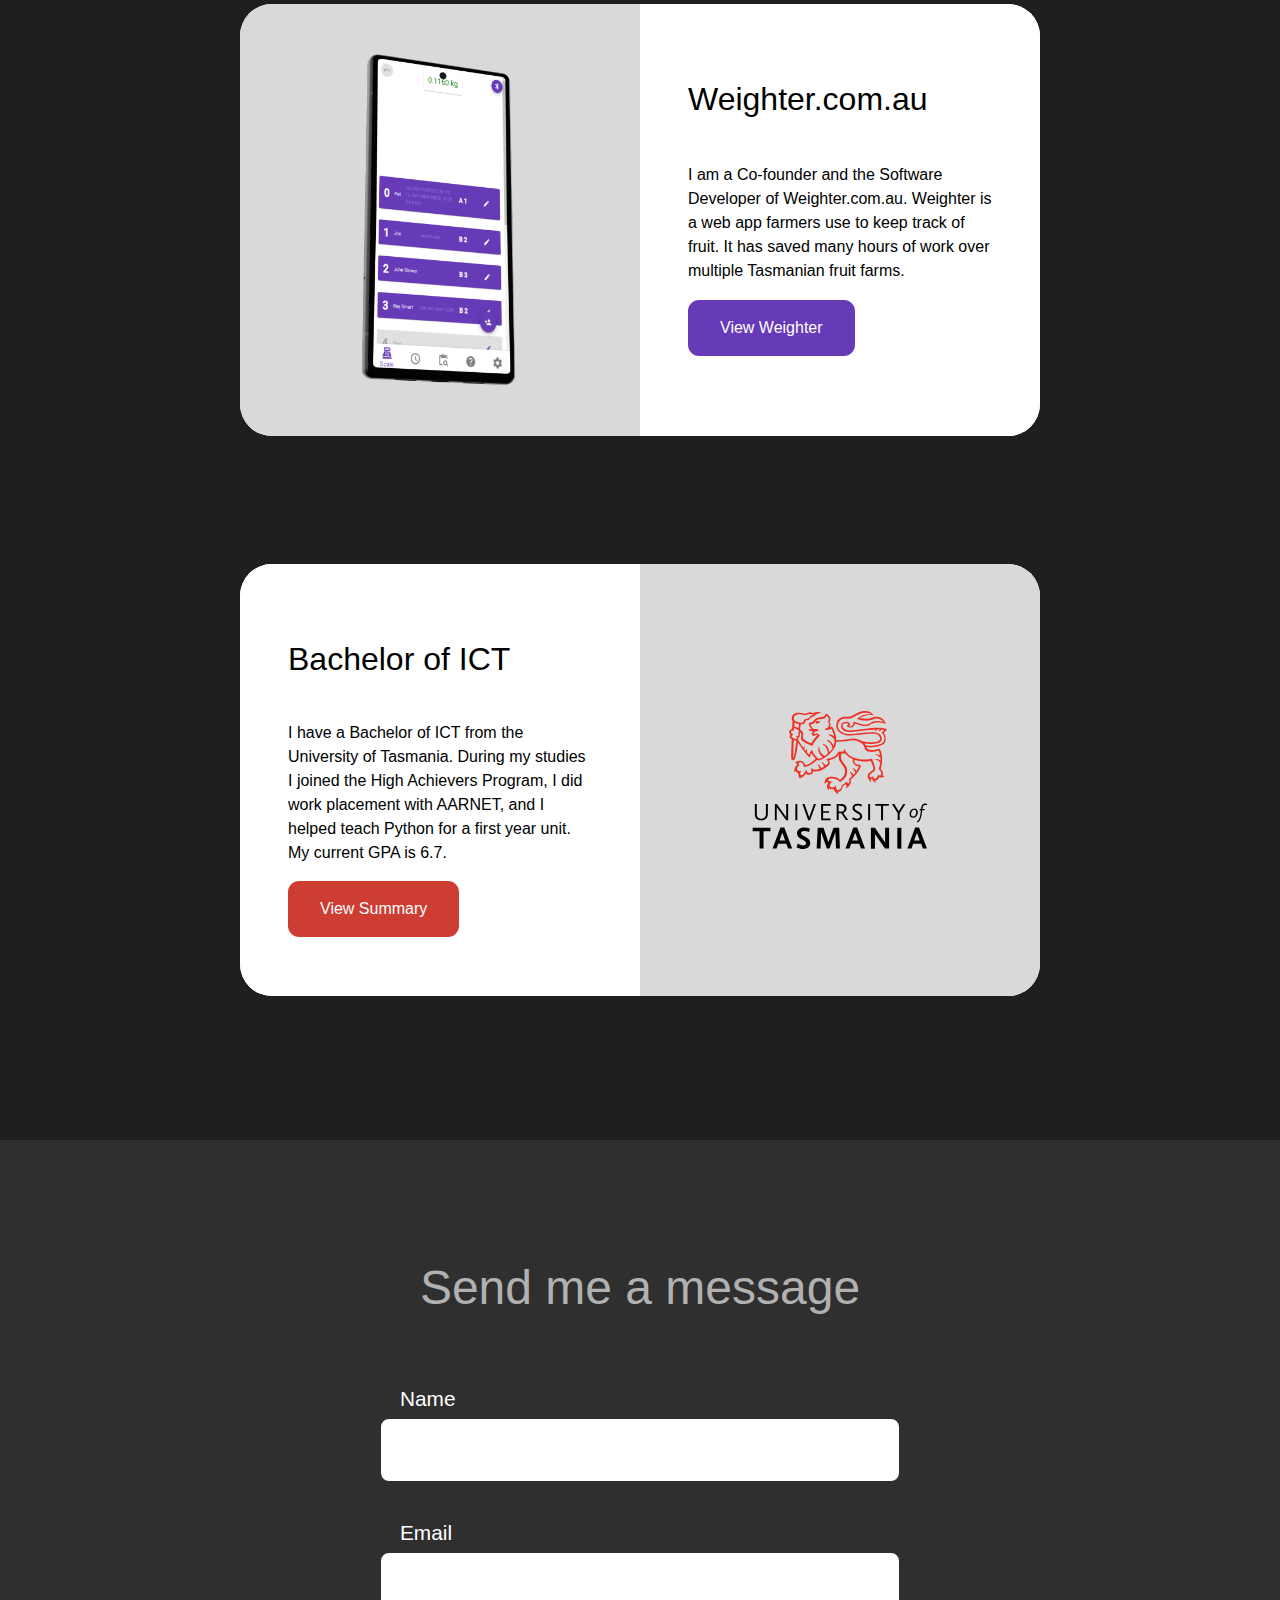
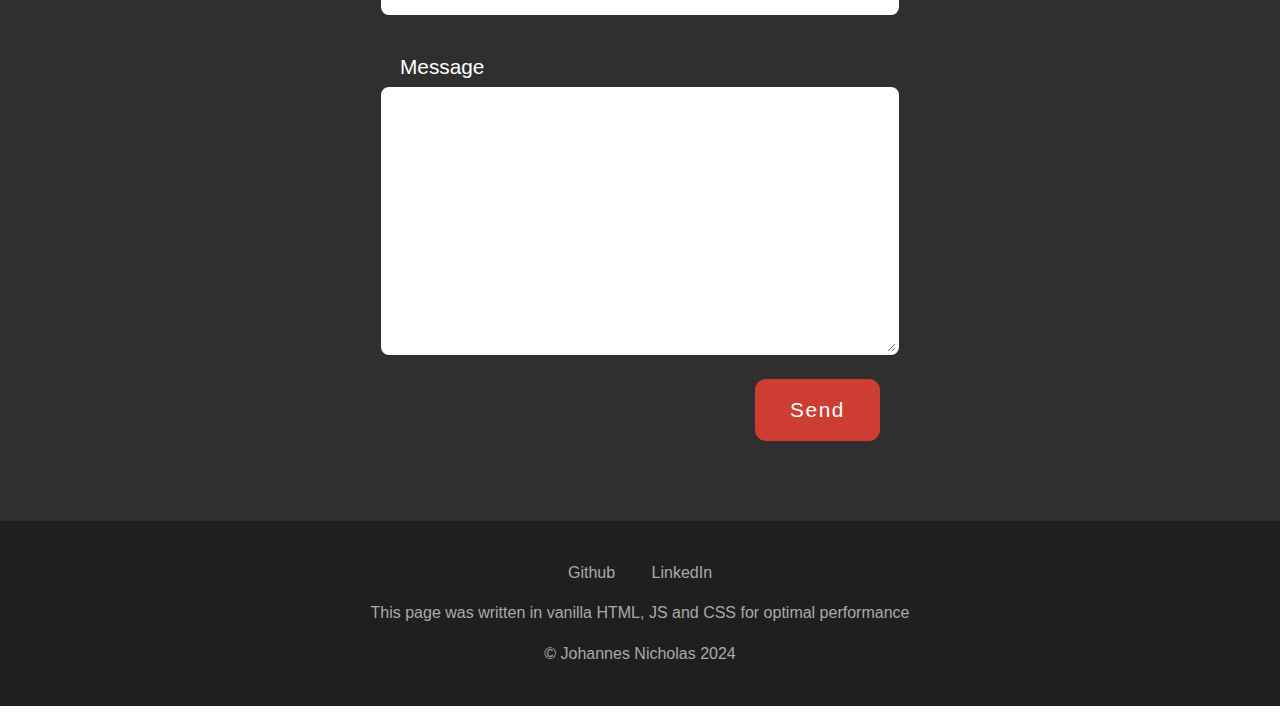
==== commit 09c137a4: "Removed dating from degree" ====
--- a/web/index.html
+++ b/web/index.html
@@ -75,7 +75,7 @@
             <div class="exp-textSide">
                 <h2>Bachelor of ICT</h2>
                 <p>
-                    In 2023 I graduated with a Bachelor of ICT from the University of Tasmania. During my studies I joined the High Achievers Program, I did work placement with AARNET, and I helped teach Python for a first year unit. My current GPA is 6.7.
+                    I have a Bachelor of ICT from the University of Tasmania. During my studies I joined the High Achievers Program, I did work placement with AARNET, and I helped teach Python for a first year unit. My current GPA is 6.7.
                 </p>
                 <a href="johannes-nicholas-utas-results.pdf" style="background-color: #CE3D31;">View Summary</a>
             </div>
